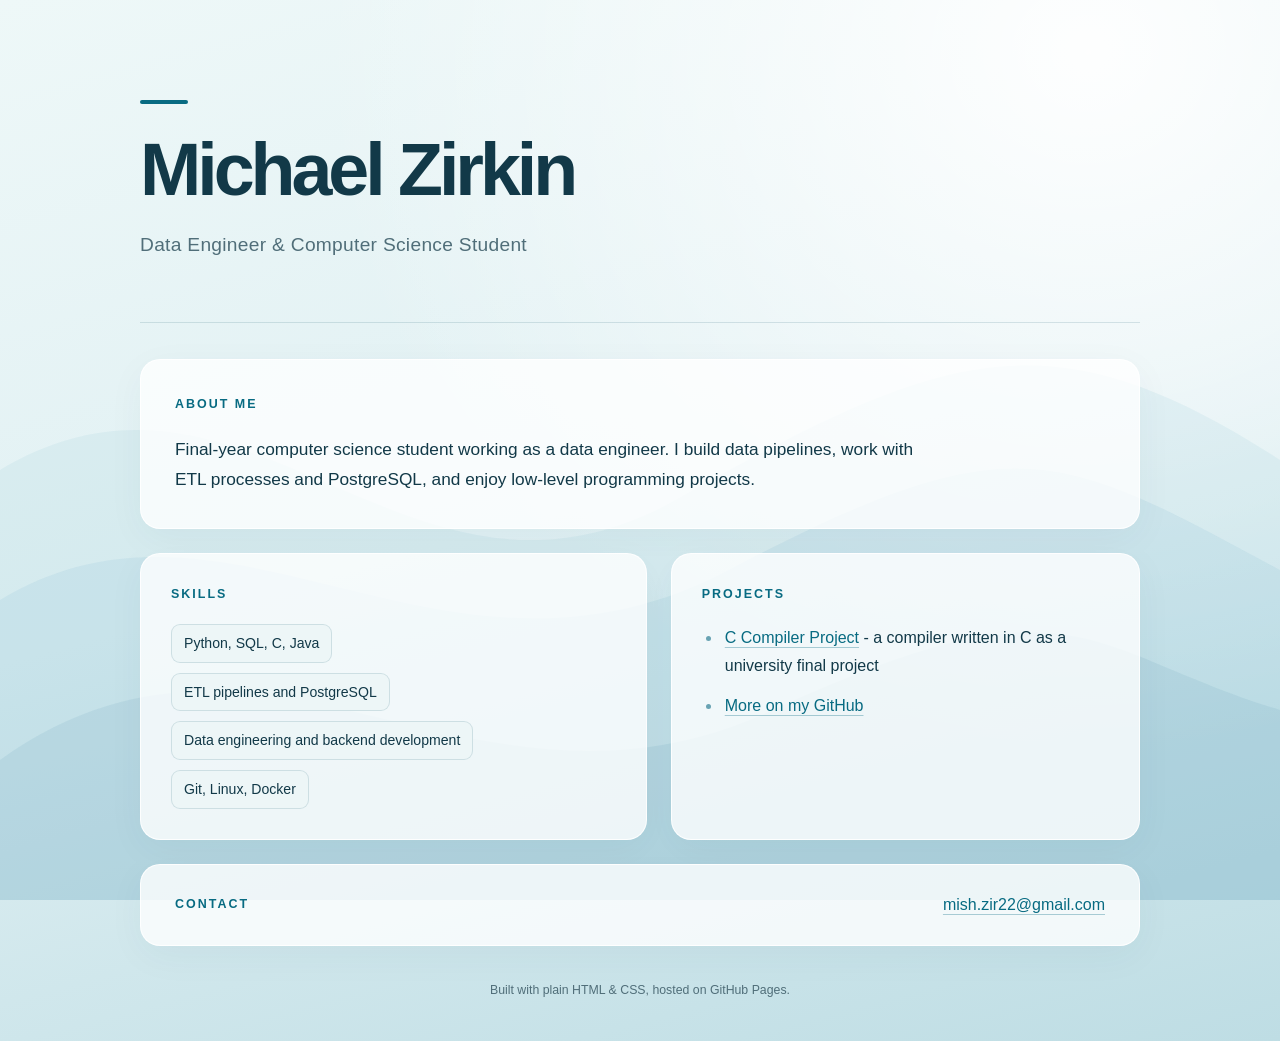
==== index.html @ 270ba49d "Update index.html" ====
<!DOCTYPE html>
<html lang="en">
<head>
  <meta charset="UTF-8">
  <meta name="viewport" content="width=device-width, initial-scale=1.0">
  <title>Michael Zirkin</title>
  <link rel="stylesheet" href="style.css?v=ocean-1">
</head>
<body>
  <header>
    <h1>Michael Zirkin</h1>
    <p class="tagline">Data Engineer &amp; Computer Science Student</p>
  </header>

  <main>
    <section id="about">
      <h2>About me</h2>
      <p>
        Final-year computer science student working as a data engineer.
        I build data pipelines, work with ETL processes and PostgreSQL,
        and enjoy low-level programming projects.
      </p>
    </section>

    <section id="skills">
      <h2>Skills</h2>
      <ul>
        <li>Python, SQL, C, Java</li>
        <li>ETL pipelines and PostgreSQL</li>
        <li>Data engineering and backend development</li>
        <li>Git, Linux, Docker</li>
      </ul>
    </section>

    <section id="projects">
      <h2>Projects</h2>
      <ul>
        <li>
          <a href="https://github.com/MishkaZK/OpenU-C-project-">C Compiler Project</a>
          - a compiler written in C as a university final project
        </li>
        <li>
          <a href="https://github.com/MishkaZK">More on my GitHub</a>
        </li>
      </ul>
    </section>

    <section id="contact">
      <h2>Contact</h2>
      <p>
        <a href="mailto:mish.zir22@gmail.com">mish.zir22@gmail.com</a>
      </p>
    </section>
  </main>

  <footer>
    <p>Built with plain HTML &amp; CSS, hosted on GitHub Pages.</p>
  </footer>
</body>
</html>
---- style.css ----
/* Ocean palette. No libraries, tracking, or external image requests. */
:root {
  color-scheme: light;
  --ink: #123948;
  --muted: #506e79;
  --ocean: #086b82;
  --line: rgba(50, 110, 127, .17);
}
* { box-sizing: border-box; margin: 0; padding: 0; }
html { min-height: 100%; scroll-behavior: smooth; }
body {
  min-height: 100vh;
  font-family: -apple-system, BlinkMacSystemFont, "Segoe UI", sans-serif;
  color: var(--ink);
  line-height: 1.75;
  padding: 0 28px;
  background: #eef7f8;
  background-image:
    radial-gradient(ellipse at 85% 5%, rgba(255,255,255,.94), transparent 50%),
    linear-gradient(165deg, #eef8f8 0%, #e0f0f3 48%, #bedde4 100%);
}
body::before {
  content: "";
  position: fixed;
  inset: 0;
  z-index: -1;
  pointer-events: none;
  background: url("data:image/svg+xml,%3Csvg xmlns='http://www.w3.org/2000/svg' viewBox='0 0 1440 900' preserveAspectRatio='none'%3E%3Cpath d='M0 470C280 320 460 650 760 500S1180 310 1440 460V900H0Z' fill='%2395c8d5' opacity='.15'/%3E%3Cpath d='M0 600C260 460 500 720 820 570S1190 450 1440 570V900H0Z' fill='%236fadc2' opacity='.12'/%3E%3Cpath d='M0 760C300 570 530 850 870 710S1220 650 1440 710V900H0Z' fill='%234786a4' opacity='.10'/%3E%3C/svg%3E") center bottom / cover no-repeat;
}
header, main, footer { width: min(100%, 1000px); margin-inline: auto; }
header { position: relative; padding: 100px 0 60px; border-bottom: 1px solid var(--line); margin-bottom: 36px; }
header::before { content: ""; display: block; width: 48px; height: 4px; background: var(--ocean); border-radius: 10px; margin-bottom: 26px; }
h1 { font-size: clamp(2.6rem, 6vw, 4.6rem); line-height: 1.08; letter-spacing: -.055em; font-weight: 750; }
.tagline { margin-top: 19px; color: var(--muted); font-size: clamp(1rem, 2vw, 1.2rem); letter-spacing: .015em; }
main { display: grid; grid-template-columns: 1.08fr 1fr; gap: 24px; }
section { padding: 30px; border: 1px solid rgba(255,255,255,.85); border-radius: 20px; background: rgba(255,255,255,.78); box-shadow: 0 10px 38px rgba(21,77,95,.045); }
#about { grid-column: 1 / -1; padding: 34px; }
#about p { max-width: 760px; font-size: 1.08rem; }
h2 { font-size: .78rem; font-weight: 750; letter-spacing: .16em; text-transform: uppercase; color: var(--ocean); margin-bottom: 18px; }
ul { padding-left: 20px; }
li { margin-bottom: 12px; padding-left: 3px; }
li:last-child { margin-bottom: 0; }
li::marker { color: #69a3b3; }
#skills ul { list-style: none; padding: 0; display: flex; flex-direction: column; gap: 10px; align-items: flex-start; }
#skills li { margin: 0; border: 1px solid var(--line); background: #edf6f7; border-radius: 9px; padding: 6px 12px; font-size: .88rem; }
#contact { grid-column: 1 / -1; display: flex; align-items: center; justify-content: space-between; gap: 20px; padding: 26px 34px; }
#contact h2 { margin-bottom: 0; }
a { color: var(--ocean); text-decoration-color: rgba(8,107,130,.32); text-underline-offset: 4px; overflow-wrap: anywhere; }
a:hover { color: #00485d; text-decoration-color: currentColor; }
a:focus-visible { outline: 2px solid var(--ocean); outline-offset: 5px; border-radius: 3px; }
footer { text-align: center; padding: 34px 0 40px; color: var(--muted); font-size: .77rem; }
@media (max-width: 640px) {
  body { padding-inline: 20px; }
  header { padding: 64px 0 34px; margin-bottom: 24px; }
  header::before { margin-bottom: 22px; }
  h1 { font-size: 2.8rem; }
  .tagline { max-width: 280px; line-height: 1.6; }
  main { grid-template-columns: 1fr; gap: 16px; }
  section, #about { padding: 24px; border-radius: 16px; }
  #about p { font-size: 1rem; }
  #contact { flex-direction: column; align-items: flex-start; gap: 8px; padding: 24px; }
  footer { padding: 28px 12px 32px; }
}
@media (prefers-reduced-motion: reduce) { html { scroll-behavior: auto; } }
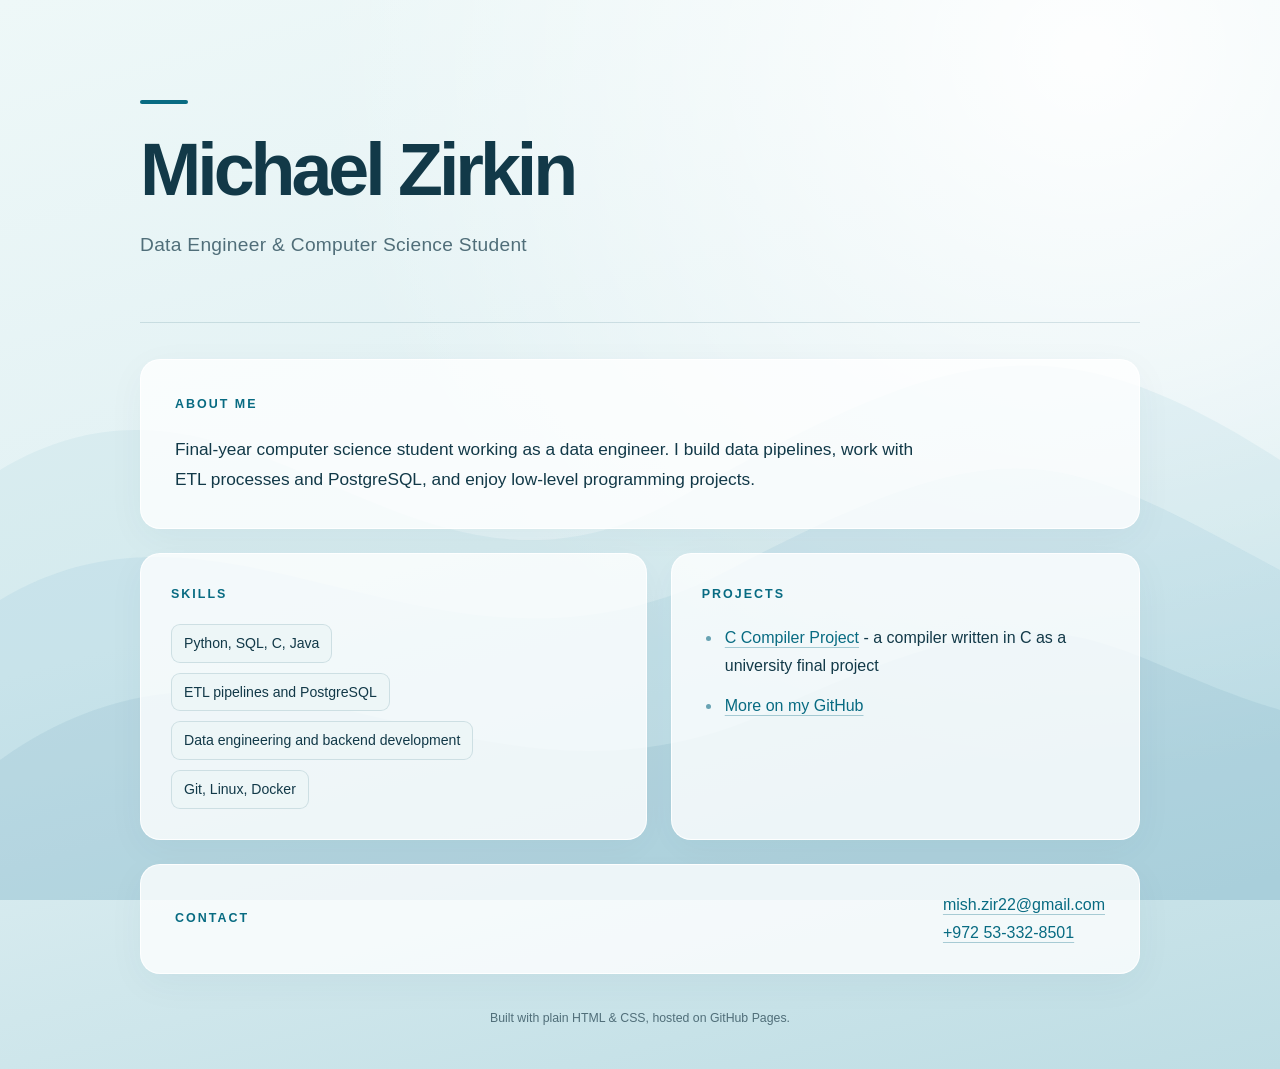
==== commit 994a018b: "Update index.html" ====
--- a/index.html
+++ b/index.html
@@ -48,7 +48,8 @@
     <section id="contact">
       <h2>Contact</h2>
       <p>
-        <a href="mailto:mish.zir22@gmail.com">mish.zir22@gmail.com</a>
+        <a href="mailto:mish.zir22@gmail.com">mish.zir22@gmail.com</a><br>
+        <a href="tel:+972533328501">+972 53-332-8501</a>
       </p>
     </section>
   </main>
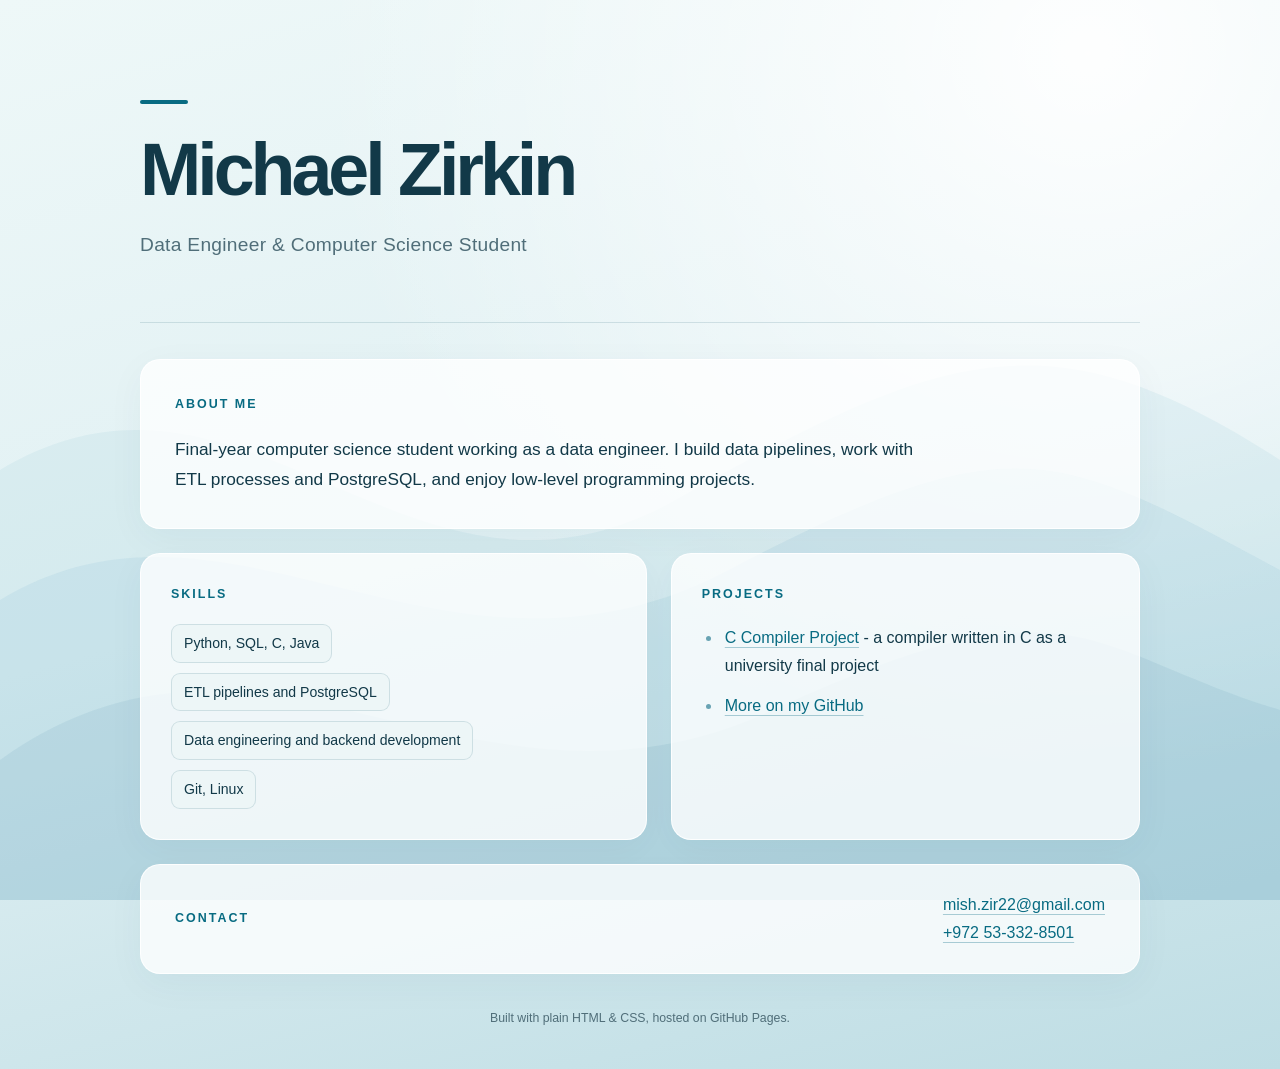
==== commit de29b8c5: "Update index.html" ====
--- a/index.html
+++ b/index.html
@@ -28,7 +28,7 @@
         <li>Python, SQL, C, Java</li>
         <li>ETL pipelines and PostgreSQL</li>
         <li>Data engineering and backend development</li>
-        <li>Git, Linux, Docker</li>
+        <li>Git, Linux</li>
       </ul>
     </section>
 
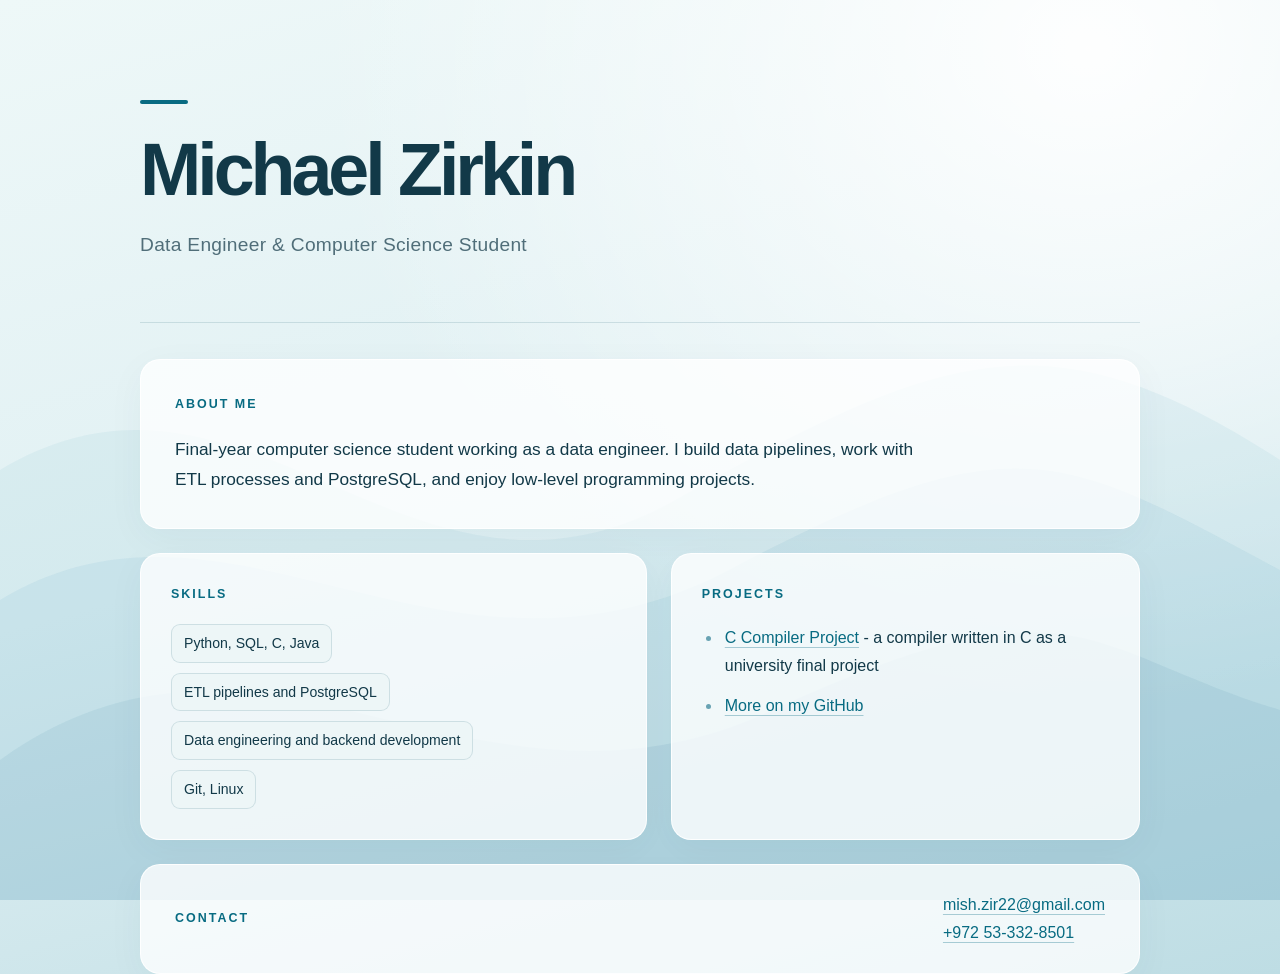
==== commit a98d7630: "Update index.html" ====
--- a/index.html
+++ b/index.html
@@ -53,9 +53,5 @@
       </p>
     </section>
   </main>
-
-  <footer>
-    <p>Built with plain HTML &amp; CSS, hosted on GitHub Pages.</p>
-  </footer>
 </body>
 </html>
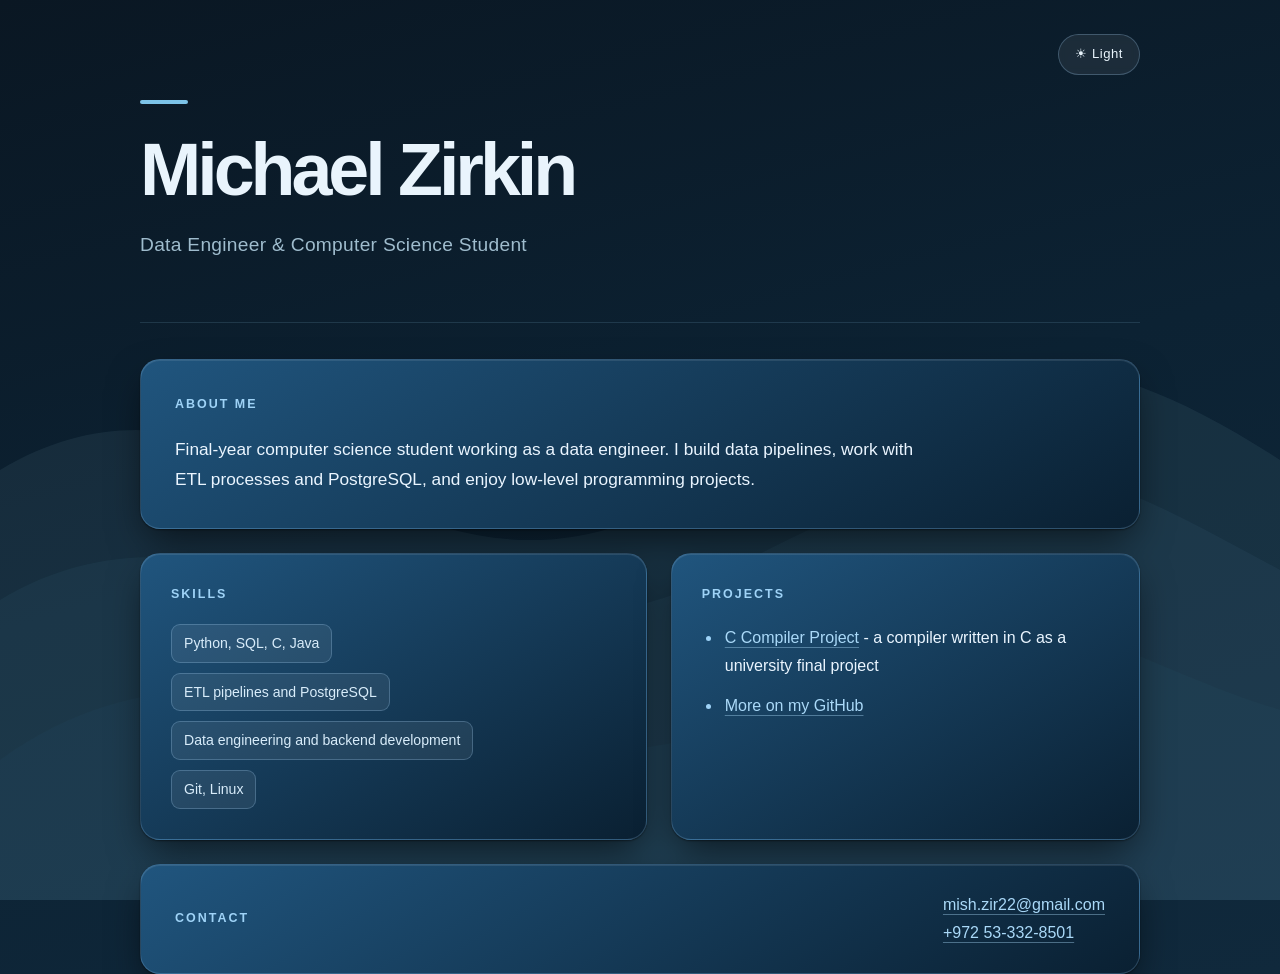
==== commit 1ee0add1: "Add night mode toggle (dark default) and inline theme script" ====
--- a/index.html
+++ b/index.html
@@ -4,10 +4,18 @@
   <meta charset="UTF-8">
   <meta name="viewport" content="width=device-width, initial-scale=1.0">
   <title>Michael Zirkin</title>
-  <link rel="stylesheet" href="style.css?v=ocean-1">
+  <script>
+    (function () {
+      var t = localStorage.getItem('theme');
+      if (t !== 'light' && t !== 'dark') t = 'dark';
+      document.documentElement.dataset.theme = t;
+    })();
+  </script>
+  <link rel="stylesheet" href="style.css?v=ocean-2">
 </head>
 <body>
   <header>
+    <button id="theme-toggle" type="button" aria-label="Switch to light mode"></button>
     <h1>Michael Zirkin</h1>
     <p class="tagline">Data Engineer &amp; Computer Science Student</p>
   </header>
@@ -53,5 +61,23 @@
       </p>
     </section>
   </main>
+
+  <script>
+    (function () {
+      var btn = document.getElementById('theme-toggle');
+      function sync() {
+        var dark = document.documentElement.dataset.theme !== 'light';
+        btn.textContent = dark ? '\u2600 Light' : '\u263E Dark';
+        btn.setAttribute('aria-label', dark ? 'Switch to light mode' : 'Switch to dark mode');
+      }
+      btn.addEventListener('click', function () {
+        var next = document.documentElement.dataset.theme === 'light' ? 'dark' : 'light';
+        document.documentElement.dataset.theme = next;
+        localStorage.setItem('theme', next);
+        sync();
+      });
+      sync();
+    })();
+  </script>
 </body>
 </html>
--- a/style.css
+++ b/style.css
@@ -1,10 +1,55 @@
-/* Ocean palette. No libraries, tracking, or external image requests. */
-:root {
+/* Ocean palette. No libraries, tracking, or external image requests.
+   Night mode is the default; the header toggle switches themes and the
+   choice is remembered in localStorage. Every card carries its own blue
+   grade, bright to dark, and floats above the background. */
+:root, [data-theme="dark"] {
+  color-scheme: dark;
+  --ink: #e9f4fc;
+  --muted: #9fbccd;
+  --ocean: #7cc3e8;
+  --line: rgba(140, 190, 225, .16);
+  --page-1: #0a1723;
+  --page-2: #0c2233;
+  --page-3: #10293c;
+  --wave-opacity: .55;
+  /* per-card blue grade: bright -> dark inside each card */
+  --card-hi: #20557e;
+  --card-lo: #0a2032;
+  --card-ink: #eaf5ff;
+  --card-muted: #bcd8ec;
+  --card-heading: #9fd3f7;
+  --card-border: rgba(150, 200, 240, .22);
+  --chip-bg: rgba(255, 255, 255, .07);
+  --chip-border: rgba(160, 205, 240, .28);
+  --chip-ink: #d8ecfa;
+  --link: #aad9f8;
+  --link-hover: #ffffff;
+  --shadow-pop: 0 1px 2px rgba(0, 0, 0, .45), 0 16px 38px -8px rgba(0, 0, 0, .6), inset 0 1px 0 rgba(255, 255, 255, .09);
+  --shadow-pop-hover: 0 2px 4px rgba(0, 0, 0, .5), 0 24px 48px -10px rgba(0, 0, 0, .66), inset 0 1px 0 rgba(255, 255, 255, .12);
+}
+[data-theme="light"] {
   color-scheme: light;
   --ink: #123948;
-  --muted: #506e79;
+  --muted: #3f5d6a;
   --ocean: #086b82;
   --line: rgba(50, 110, 127, .17);
+  --page-1: #eef8f8;
+  --page-2: #e0f0f3;
+  --page-3: #bedde4;
+  --wave-opacity: 1;
+  --card-hi: #eaf5fe;
+  --card-lo: #9ccbf0;
+  --card-ink: #123948;
+  --card-muted: #31596b;
+  --card-heading: #075e74;
+  --card-border: rgba(255, 255, 255, .6);
+  --chip-bg: rgba(255, 255, 255, .55);
+  --chip-border: rgba(16, 52, 84, .14);
+  --chip-ink: #17475c;
+  --link: #075e74;
+  --link-hover: #00485d;
+  --shadow-pop: 0 1px 2px rgba(16, 52, 84, .12), 0 14px 34px -8px rgba(16, 52, 84, .30), inset 0 1px 0 rgba(255, 255, 255, .55);
+  --shadow-pop-hover: 0 2px 4px rgba(16, 52, 84, .14), 0 22px 44px -10px rgba(16, 52, 84, .38), inset 0 1px 0 rgba(255, 255, 255, .6);
 }
 * { box-sizing: border-box; margin: 0; padding: 0; }
 html { min-height: 100%; scroll-behavior: smooth; }
@@ -14,10 +59,8 @@
   color: var(--ink);
   line-height: 1.75;
   padding: 0 28px;
-  background: #eef7f8;
-  background-image:
-    radial-gradient(ellipse at 85% 5%, rgba(255,255,255,.94), transparent 50%),
-    linear-gradient(165deg, #eef8f8 0%, #e0f0f3 48%, #bedde4 100%);
+  background: var(--page-1);
+  background-image: linear-gradient(165deg, var(--page-1) 0%, var(--page-2) 48%, var(--page-3) 100%);
 }
 body::before {
   content: "";
@@ -25,6 +68,7 @@
   inset: 0;
   z-index: -1;
   pointer-events: none;
+  opacity: var(--wave-opacity);
   background: url("data:image/svg+xml,%3Csvg xmlns='http://www.w3.org/2000/svg' viewBox='0 0 1440 900' preserveAspectRatio='none'%3E%3Cpath d='M0 470C280 320 460 650 760 500S1180 310 1440 460V900H0Z' fill='%2395c8d5' opacity='.15'/%3E%3Cpath d='M0 600C260 460 500 720 820 570S1190 450 1440 570V900H0Z' fill='%236fadc2' opacity='.12'/%3E%3Cpath d='M0 760C300 570 530 850 870 710S1220 650 1440 710V900H0Z' fill='%234786a4' opacity='.10'/%3E%3C/svg%3E") center bottom / cover no-repeat;
 }
 header, main, footer { width: min(100%, 1000px); margin-inline: auto; }
@@ -32,27 +76,56 @@
 header::before { content: ""; display: block; width: 48px; height: 4px; background: var(--ocean); border-radius: 10px; margin-bottom: 26px; }
 h1 { font-size: clamp(2.6rem, 6vw, 4.6rem); line-height: 1.08; letter-spacing: -.055em; font-weight: 750; }
 .tagline { margin-top: 19px; color: var(--muted); font-size: clamp(1rem, 2vw, 1.2rem); letter-spacing: .015em; }
+#theme-toggle {
+  position: absolute;
+  top: 34px;
+  right: 0;
+  font: inherit;
+  font-size: .82rem;
+  letter-spacing: .04em;
+  color: var(--ink);
+  background: var(--chip-bg);
+  border: 1px solid var(--chip-border);
+  border-radius: 999px;
+  padding: 8px 16px;
+  cursor: pointer;
+  backdrop-filter: blur(4px);
+  transition: transform .18s ease, border-color .18s ease;
+}
+#theme-toggle:hover { transform: translateY(-2px); border-color: var(--ocean); }
+#theme-toggle:focus-visible { outline: 2px solid var(--ocean); outline-offset: 4px; }
 main { display: grid; grid-template-columns: 1.08fr 1fr; gap: 24px; }
-section { padding: 30px; border: 1px solid rgba(255,255,255,.85); border-radius: 20px; background: rgba(255,255,255,.78); box-shadow: 0 10px 38px rgba(21,77,95,.045); }
+section {
+  padding: 30px;
+  border: 1px solid var(--card-border);
+  border-radius: 20px;
+  color: var(--card-ink);
+  background: linear-gradient(150deg, var(--card-hi) 0%, var(--card-lo) 100%);
+  box-shadow: var(--shadow-pop);
+  transition: transform .18s ease, box-shadow .18s ease;
+}
+section:hover { transform: translateY(-3px); box-shadow: var(--shadow-pop-hover); }
 #about { grid-column: 1 / -1; padding: 34px; }
 #about p { max-width: 760px; font-size: 1.08rem; }
-h2 { font-size: .78rem; font-weight: 750; letter-spacing: .16em; text-transform: uppercase; color: var(--ocean); margin-bottom: 18px; }
+h2 { font-size: .78rem; font-weight: 750; letter-spacing: .16em; text-transform: uppercase; color: var(--card-heading); margin-bottom: 18px; }
+section p, section li { color: var(--card-ink); }
 ul { padding-left: 20px; }
 li { margin-bottom: 12px; padding-left: 3px; }
 li:last-child { margin-bottom: 0; }
-li::marker { color: #69a3b3; }
+li::marker { color: var(--card-heading); }
 #skills ul { list-style: none; padding: 0; display: flex; flex-direction: column; gap: 10px; align-items: flex-start; }
-#skills li { margin: 0; border: 1px solid var(--line); background: #edf6f7; border-radius: 9px; padding: 6px 12px; font-size: .88rem; }
+#skills li { margin: 0; border: 1px solid var(--chip-border); background: var(--chip-bg); color: var(--chip-ink); border-radius: 9px; padding: 6px 12px; font-size: .88rem; }
 #contact { grid-column: 1 / -1; display: flex; align-items: center; justify-content: space-between; gap: 20px; padding: 26px 34px; }
 #contact h2 { margin-bottom: 0; }
-a { color: var(--ocean); text-decoration-color: rgba(8,107,130,.32); text-underline-offset: 4px; overflow-wrap: anywhere; }
-a:hover { color: #00485d; text-decoration-color: currentColor; }
-a:focus-visible { outline: 2px solid var(--ocean); outline-offset: 5px; border-radius: 3px; }
+a { color: var(--link); text-decoration-color: color-mix(in srgb, var(--link) 40%, transparent); text-underline-offset: 4px; overflow-wrap: anywhere; }
+a:hover { color: var(--link-hover); text-decoration-color: currentColor; }
+a:focus-visible { outline: 2px solid var(--link); outline-offset: 5px; border-radius: 3px; }
 footer { text-align: center; padding: 34px 0 40px; color: var(--muted); font-size: .77rem; }
 @media (max-width: 640px) {
   body { padding-inline: 20px; }
-  header { padding: 64px 0 34px; margin-bottom: 24px; }
+  header { padding: 84px 0 34px; margin-bottom: 24px; }
   header::before { margin-bottom: 22px; }
+  #theme-toggle { top: 22px; }
   h1 { font-size: 2.8rem; }
   .tagline { max-width: 280px; line-height: 1.6; }
   main { grid-template-columns: 1fr; gap: 16px; }
@@ -61,4 +134,4 @@
   #contact { flex-direction: column; align-items: flex-start; gap: 8px; padding: 24px; }
   footer { padding: 28px 12px 32px; }
 }
-@media (prefers-reduced-motion: reduce) { html { scroll-behavior: auto; } }
+@media (prefers-reduced-motion: reduce) { html { scroll-behavior: auto; } section, #theme-toggle, section:hover { transition: none; transform: none; } }
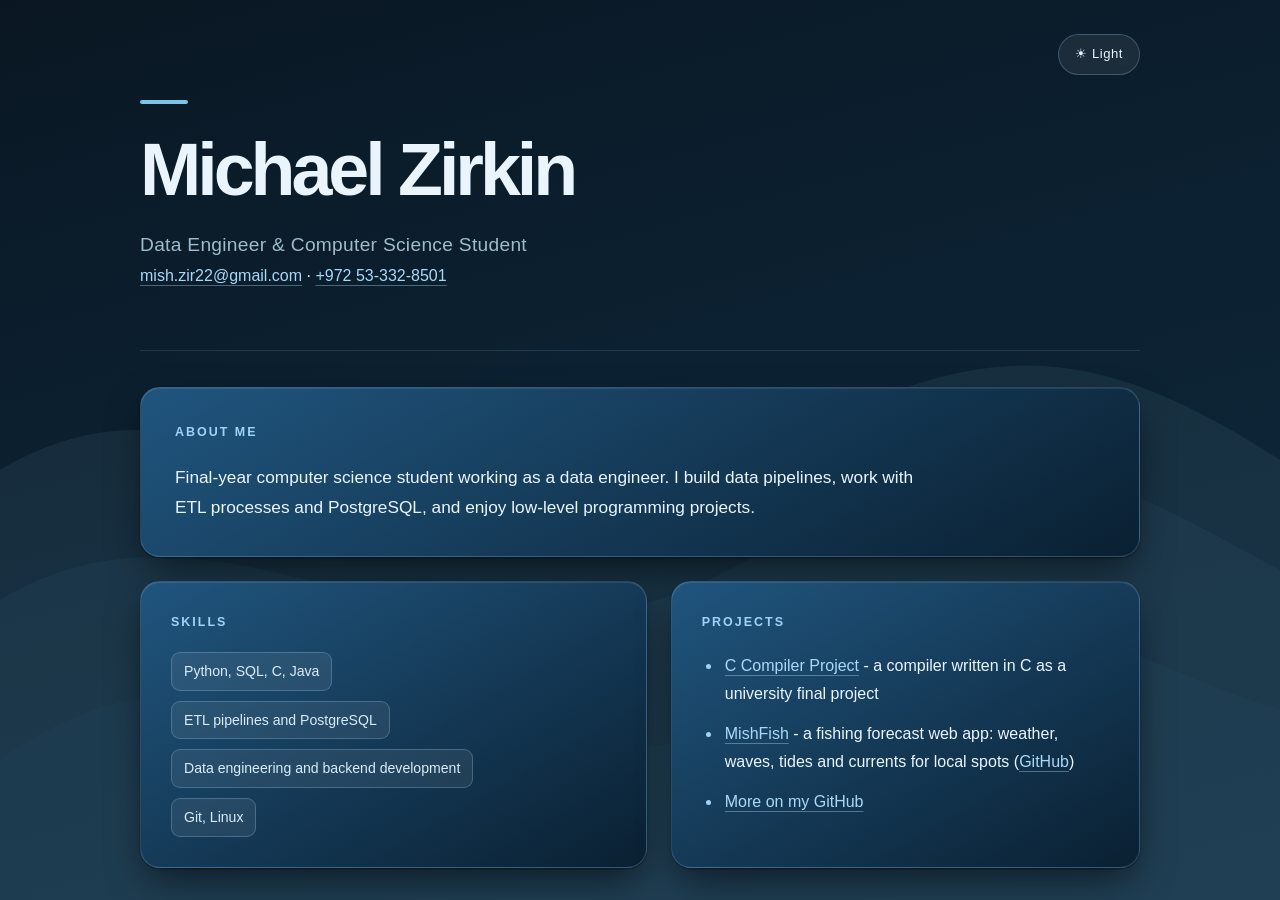
==== commit cd6a9842: "Update index.html" ====
--- a/index.html
+++ b/index.html
@@ -11,13 +11,18 @@
       document.documentElement.dataset.theme = t;
     })();
   </script>
-  <link rel="stylesheet" href="style.css?v=ocean-2">
+  <link rel="stylesheet" href="style.css?v=ocean-3">
 </head>
 <body>
   <header>
     <button id="theme-toggle" type="button" aria-label="Switch to light mode"></button>
     <h1>Michael Zirkin</h1>
     <p class="tagline">Data Engineer &amp; Computer Science Student</p>
+    <p class="contact">
+      <a href="mailto:mish.zir22@gmail.com">mish.zir22@gmail.com</a>
+      <span class="dot" aria-hidden="true">&middot;</span>
+      <a href="tel:+972533328501">+972 53-332-8501</a>
+    </p>
   </header>
 
   <main>
@@ -48,18 +53,16 @@
           - a compiler written in C as a university final project
         </li>
         <li>
+          <a href="https://mishkazk.github.io/mishfish-forecast/">MishFish</a>
+          - a fishing forecast web app: weather, waves, tides and currents for local spots
+          (<a href="https://github.com/MishkaZK/mishfish-forecast">GitHub</a>)
+        </li>
+        <li>
           <a href="https://github.com/MishkaZK">More on my GitHub</a>
         </li>
       </ul>
     </section>
 
-    <section id="contact">
-      <h2>Contact</h2>
-      <p>
-        <a href="mailto:mish.zir22@gmail.com">mish.zir22@gmail.com</a><br>
-        <a href="tel:+972533328501">+972 53-332-8501</a>
-      </p>
-    </section>
   </main>
 
   <script>
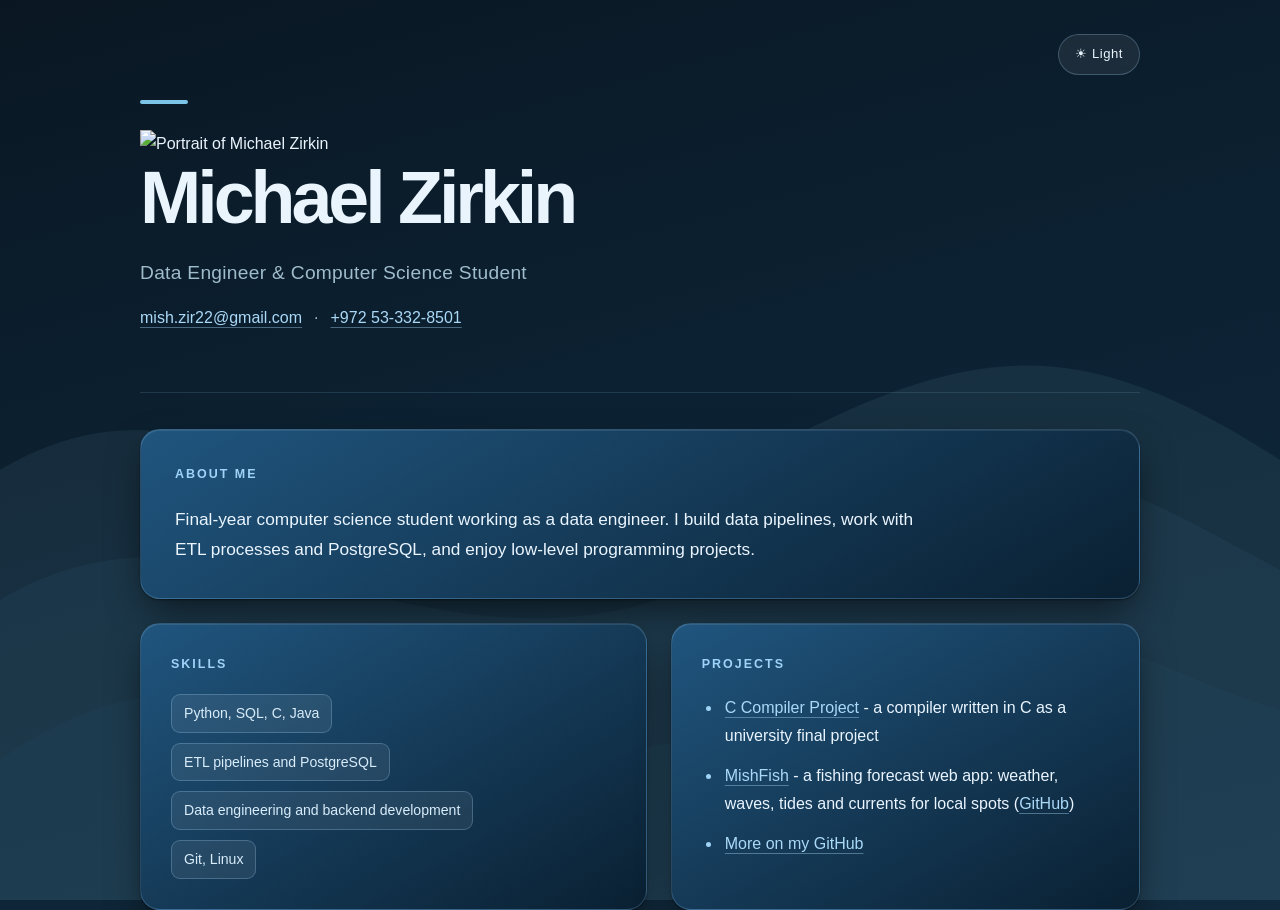
==== commit b2520897: "Update index.html" ====
--- a/index.html
+++ b/index.html
@@ -11,18 +11,23 @@
       document.documentElement.dataset.theme = t;
     })();
   </script>
-  <link rel="stylesheet" href="style.css?v=ocean-3">
+  <link rel="stylesheet" href="style.css?v=ocean-4">
 </head>
 <body>
   <header>
     <button id="theme-toggle" type="button" aria-label="Switch to light mode"></button>
-    <h1>Michael Zirkin</h1>
-    <p class="tagline">Data Engineer &amp; Computer Science Student</p>
-    <p class="contact">
-      <a href="mailto:mish.zir22@gmail.com">mish.zir22@gmail.com</a>
-      <span class="dot" aria-hidden="true">&middot;</span>
-      <a href="tel:+972533328501">+972 53-332-8501</a>
-    </p>
+    <div class="hero">
+      <img class="portrait" src="profile.jpg" width="160" height="160" alt="Portrait of Michael Zirkin">
+      <div class="hero-text">
+      <h1>Michael Zirkin</h1>
+      <p class="tagline">Data Engineer &amp; Computer Science Student</p>
+      <p class="contact">
+        <a href="mailto:mish.zir22@gmail.com">mish.zir22@gmail.com</a>
+        <span class="dot" aria-hidden="true">&middot;</span>
+        <a href="tel:+972533328501">+972 53-332-8501</a>
+      </p>
+      </div>
+    </div>
   </header>
 
   <main>
--- a/style.css
+++ b/style.css
@@ -115,8 +115,8 @@
 li::marker { color: var(--card-heading); }
 #skills ul { list-style: none; padding: 0; display: flex; flex-direction: column; gap: 10px; align-items: flex-start; }
 #skills li { margin: 0; border: 1px solid var(--chip-border); background: var(--chip-bg); color: var(--chip-ink); border-radius: 9px; padding: 6px 12px; font-size: .88rem; }
-#contact { grid-column: 1 / -1; display: flex; align-items: center; justify-content: space-between; gap: 20px; padding: 26px 34px; }
-#contact h2 { margin-bottom: 0; }
+.contact { margin-top: 14px; display: flex; flex-wrap: wrap; gap: 4px 12px; font-size: 1rem; }
+.contact .dot { color: var(--muted); }
 a { color: var(--link); text-decoration-color: color-mix(in srgb, var(--link) 40%, transparent); text-underline-offset: 4px; overflow-wrap: anywhere; }
 a:hover { color: var(--link-hover); text-decoration-color: currentColor; }
 a:focus-visible { outline: 2px solid var(--link); outline-offset: 5px; border-radius: 3px; }
@@ -131,7 +131,8 @@
   main { grid-template-columns: 1fr; gap: 16px; }
   section, #about { padding: 24px; border-radius: 16px; }
   #about p { font-size: 1rem; }
-  #contact { flex-direction: column; align-items: flex-start; gap: 8px; padding: 24px; }
+  .contact { flex-direction: column; gap: 0; }
+  .contact .dot { display: none; }
   footer { padding: 28px 12px 32px; }
 }
 @media (prefers-reduced-motion: reduce) { html { scroll-behavior: auto; } section, #theme-toggle, section:hover { transition: none; transform: none; } }
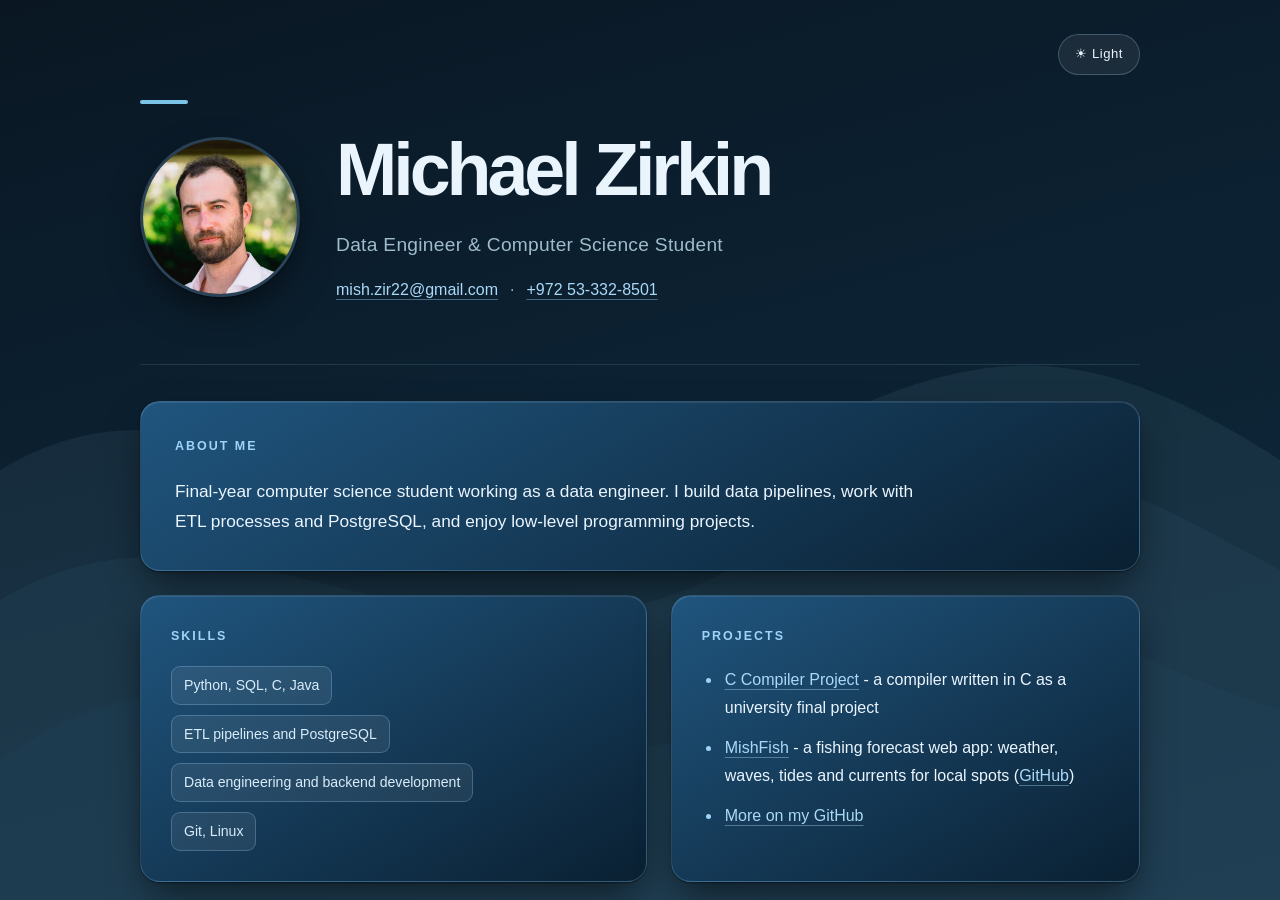
==== commit e6205ca9: "Update index.html" ====
--- a/index.html
+++ b/index.html
@@ -17,7 +17,7 @@
   <header>
     <button id="theme-toggle" type="button" aria-label="Switch to light mode"></button>
     <div class="hero">
-      <img class="portrait" src="profile.jpg" width="160" height="160" alt="Portrait of Michael Zirkin">
+      <img class="portrait" src="1-profile.jpg" width="160" height="160" alt="Portrait of Michael Zirkin">
       <div class="hero-text">
       <h1>Michael Zirkin</h1>
       <p class="tagline">Data Engineer &amp; Computer Science Student</p>
--- a/style.css
+++ b/style.css
@@ -135,4 +135,7 @@
   .contact .dot { display: none; }
   footer { padding: 28px 12px 32px; }
 }
+.hero { display: flex; align-items: center; gap: 36px; }
+.portrait { width: 160px; height: 160px; flex: none; border-radius: 50%; object-fit: cover; border: 3px solid var(--card-border); box-shadow: var(--shadow-pop); }
+@media (max-width: 640px) { .hero { flex-direction: column; align-items: flex-start; gap: 22px; } .portrait { width: 120px; height: 120px; } }
 @media (prefers-reduced-motion: reduce) { html { scroll-behavior: auto; } section, #theme-toggle, section:hover { transition: none; transform: none; } }
